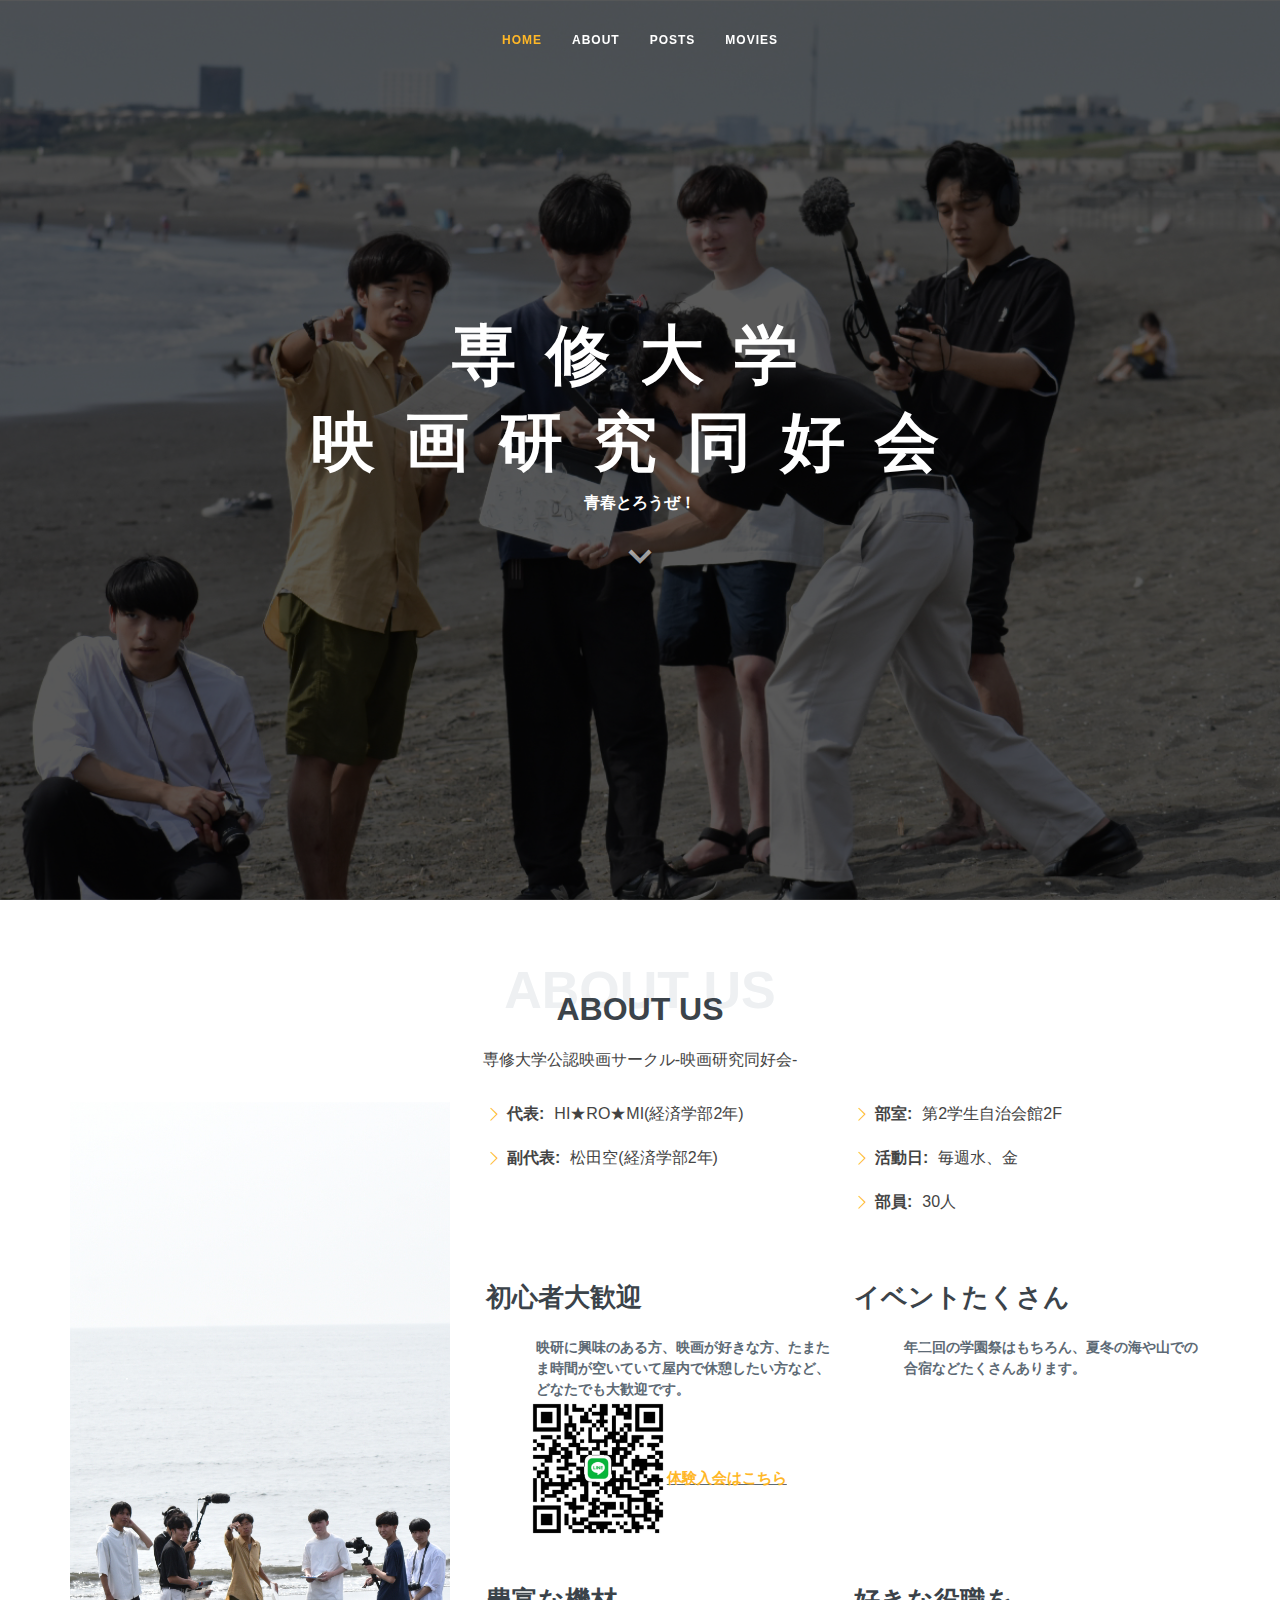
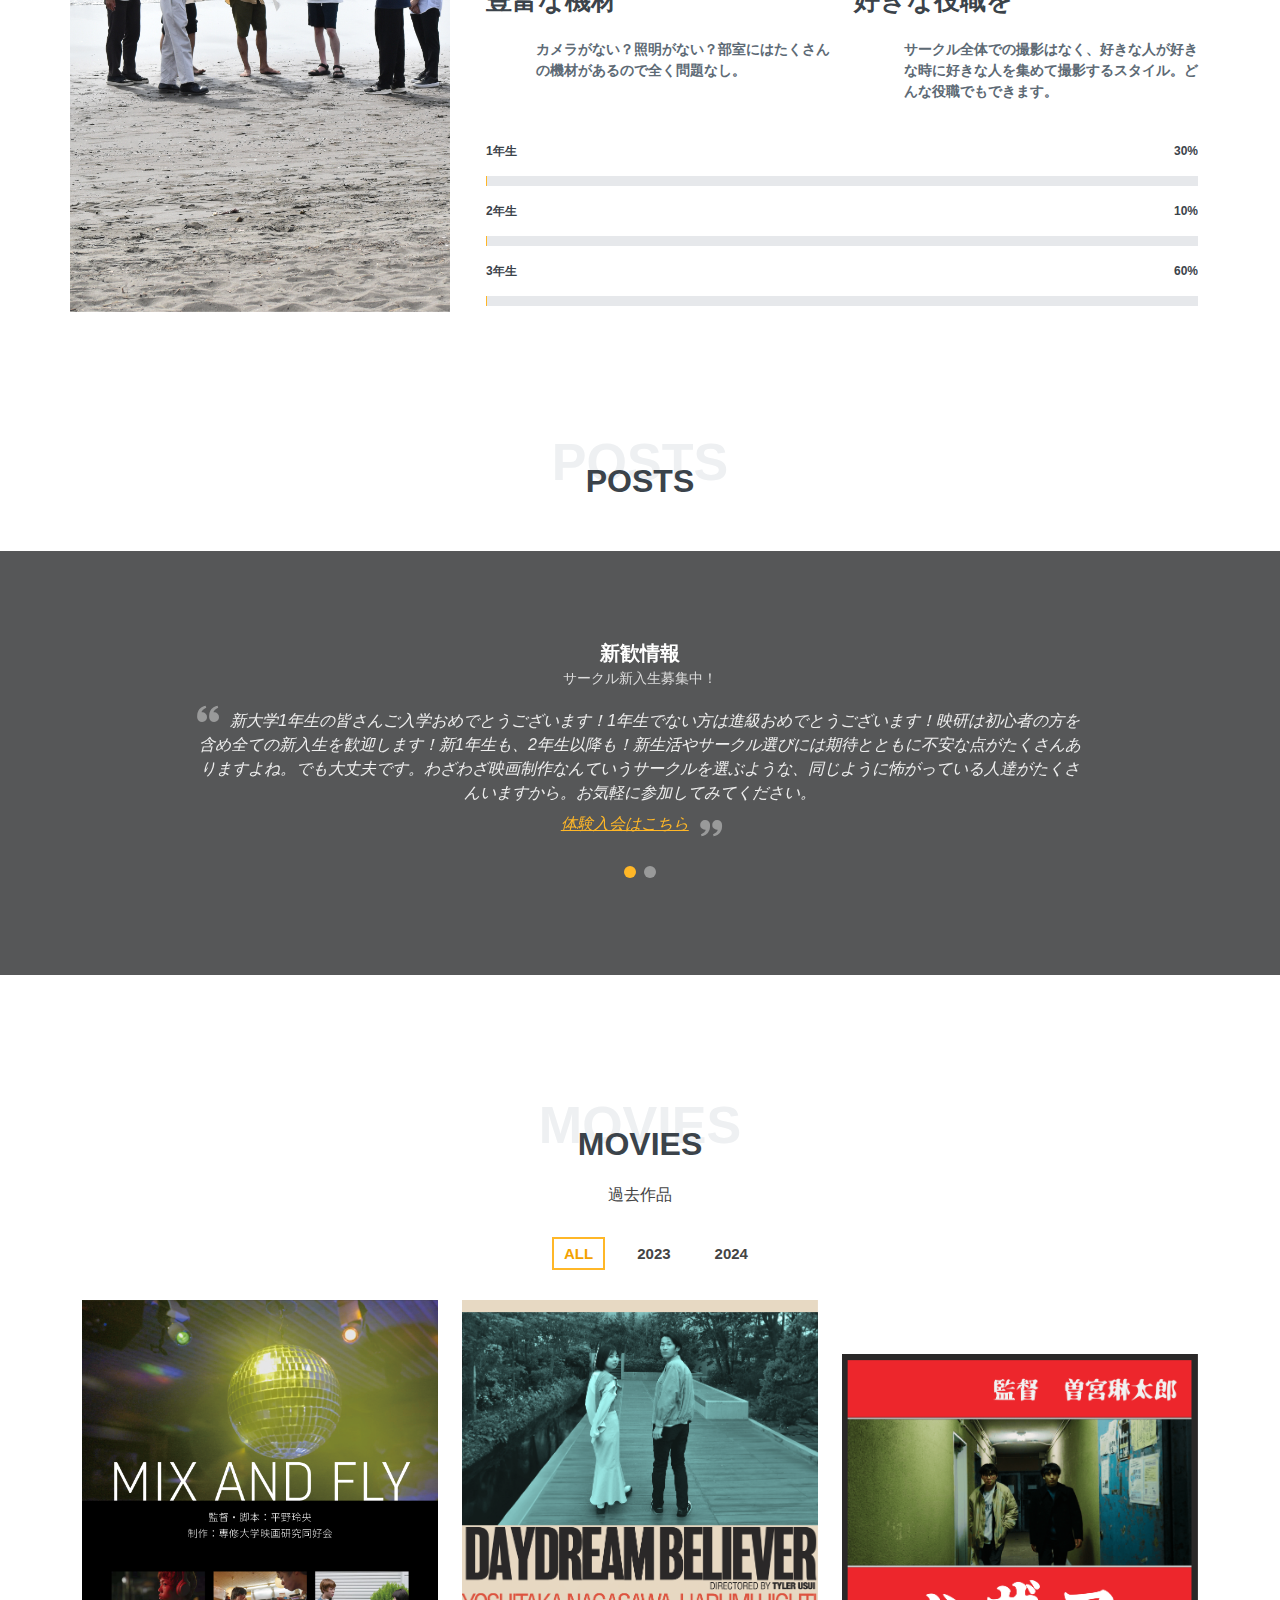
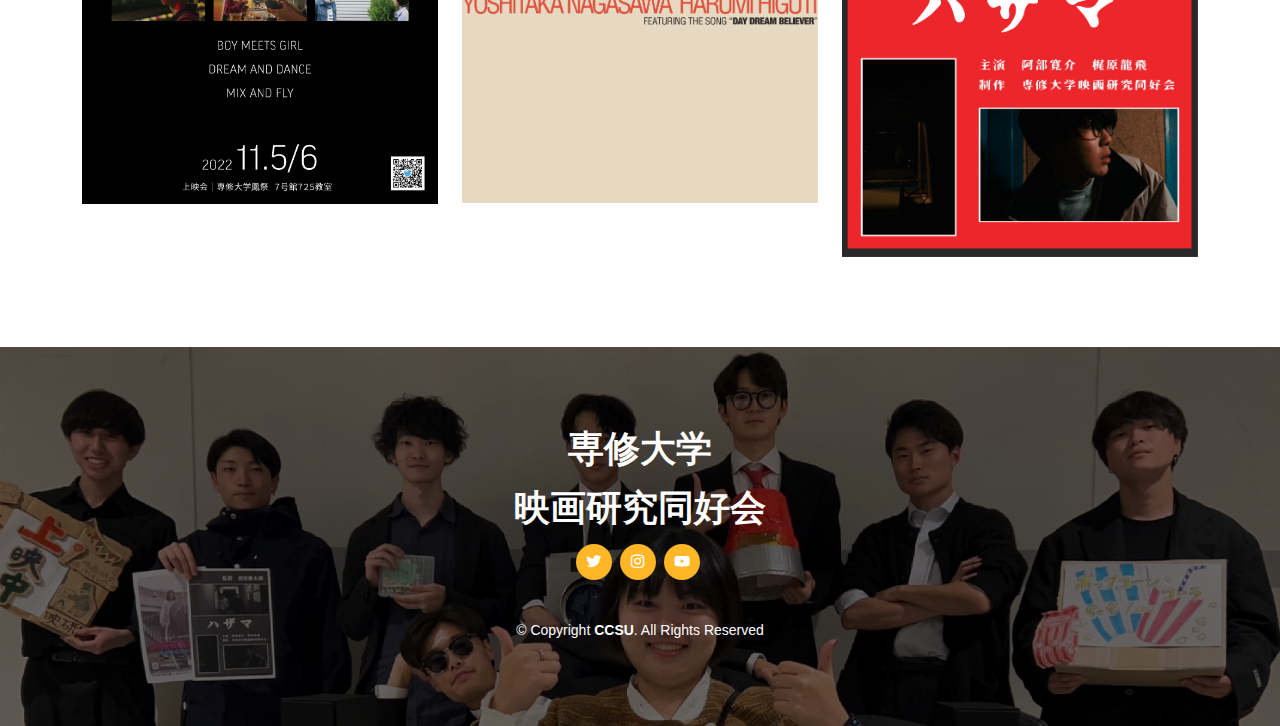
==== index.html @ 91ed4e86 "インデント" ====
<!DOCTYPE html>
<html lang="Ja">

<head>
  <meta charset="utf-8">
  <meta content="width=device-width, initial-scale=1.0" name="viewport">

  <title>専修大学公認映画サークル-映画研究同好会-</title>
  <meta content="" name="description">
  <meta content="" name="keywords">

  <!-- Favicons -->
  <link href="assets/img/favicon.png" rel="icon">
  <link href="assets/img/apple-touch-icon.png" rel="apple-touch-icon">

  <!-- Google Fonts -->
  <link href="https://fonts.googleapis.com/css?family=Open+Sans:300,300i,400,400i,600,600i,700,700i|Raleway:300,300i,400,400i,500,500i,600,600i,700,700i|Satisfy" rel="stylesheet">

  <!-- Vendor CSS Files -->
  <link href="assets/vendor/bootstrap/css/bootstrap.min.css" rel="stylesheet">
  <link href="assets/vendor/bootstrap-icons/bootstrap-icons.css" rel="stylesheet">
  <link href="assets/vendor/boxicons/css/boxicons.min.css" rel="stylesheet">
  <link href="assets/vendor/glightbox/css/glightbox.min.css" rel="stylesheet">
  <link href="assets/vendor/swiper/swiper-bundle.min.css" rel="stylesheet">

  <!-- Template Main CSS File -->
  <link href="assets/css/style.css" rel="stylesheet">

</head>

<body>

  <!-- ======= Header ======= -->
  <header id="header" class="fixed-top d-flex justify-content-center align-items-center header-transparent">

    <nav id="navbar" class="navbar">
      <ul>
        <li><a class="nav-link scrollto active" href="#hero">Home</a></li>
        <li><a class="nav-link scrollto" href="#about">About</a></li>
        <li><a class="nav-link scrollto" href="#post">POSTS</a></li>
        <li><a class="nav-link scrollto " href="#portfolio">MOVIES</a></li>
      </ul>
      <i class="bi bi-list mobile-nav-toggle"></i>
    </nav><!-- .navbar -->

  </header><!-- End Header -->

  <!-- ======= Hero Section ======= -->
  <section id="hero">
    <div class="hero-container">
      <h1 class="ti">専修大学</h1>
      <h1 class="ti">映画研究同好会</h1>
      <P class="dev">青春とろうぜ！</P>
      <a href="#about" class="btn-scroll scrollto" title="Scroll Down"><i class="bx bx-chevron-down"></i></a>
    </div>
  </section><!-- End Hero -->

  <main id="main">

    <!-- ======= About Me Section ======= -->
    <section id="about" class="about">
      <div class="container">

        <div class="section-title">
          <span>About US</span>
          <h2>About US</h2>
          <p>専修大学公認映画サークル-映画研究同好会-</p>
        </div>

        <div class="row">
          <div class="image col-lg-4 d-flex align-items-stretch justify-content-center justify-content-lg-start"></div>
          <div class="col-lg-8 d-flex flex-column align-items-stretch">
            <div class="content ps-lg-4 d-flex flex-column justify-content-center">
              <div class="row">
                <div class="col-lg-6">
                  <ul>
                    <li><i class="bi bi-chevron-right"></i> <strong>代表:</strong> <span>HI★RO★MI(経済学部2年)</span></li>
                    <li><i class="bi bi-chevron-right"></i> <strong>副代表:</strong> <span>松田空(経済学部2年)</span></li>
                    <!-- <li><i class="bi bi-chevron-right"></i> <strong></strong> <span></span></li>
                    <li><i class="bi bi-chevron-right"></i> <strong></strong> <span></span></li> -->
                  </ul>
                </div>
                <div class="col-lg-6">
                  <ul>
                    <li><i class="bi bi-chevron-right"></i> <strong>部室:</strong> <span>第2学生自治会館2F</span></li>
                    <li><i class="bi bi-chevron-right"></i> <strong>活動日:</strong> <span>毎週水、金</span></li>
                    <li><i class="bi bi-chevron-right"></i> <strong>部員:</strong> <span>30人</span></li>
                  </ul>
                </div>
              </div>
              <div class="row mt-n4">
                <div class="col-md-6 mt-5 d-md-flex align-items-md-stretch">
                  <div class="count-box">
                    <h3>初心者大歓迎</h3>
                    <p><strong>映研に興味のある方、映画が好きな方、たまたま時間が空いていて屋内で休憩したい方など、どなたでも大歓迎です。</strong></p>
                    <div class = "lineid">
                      <img src="assets/img/QR/IMG_8624.JPG" style="max-width: 40%; height: auto;">

                      <a id = "lineurl" href="https://line.me/ti/g/nNzq7FljZ3"><font color="#ffb727">体験入会はこちら</font></a>
                      </div>
                  </div>
                </div>

                <div class="col-md-6 mt-5 d-md-flex align-items-md-stretch">
                  <div class="count-box">
                    <h3>イベントたくさん</h3>
                    <p><strong>年二回の学園祭はもちろん、夏冬の海や山での合宿などたくさんあります。</strong></p>
                  </div>
                </div>

                <div class="col-md-6 mt-5 d-md-flex align-items-md-stretch">
                  <div class="count-box">
                    <h3>豊富な機材</h3>
                    <p><strong>カメラがない？照明がない？部室にはたくさんの機材があるので全く問題なし。</strong></p>
                  </div>
                </div>

                <div class="col-md-6 mt-5 d-md-flex align-items-md-stretch">
                  <div class="count-box">
                    <h3>好きな役職を</h3>
                    <p><strong>サークル全体での撮影はなく、好きな人が好きな時に好きな人を集めて撮影するスタイル。どんな役職でもできます。</strong></p>
                  </div>
                </div>
              </div>
            </div><!-- End .content-->

            <div class="skills-content ps-lg-4">
              <div class="progress">
                <span class="skill">1年生 <i class="val">30%</i></span>
                <div class="progress-bar-wrap">
                  <div class="progress-bar" role="progressbar" aria-valuenow="30" aria-valuemin="0" aria-valuemax="100"></div>
                </div>
              </div>

              <div class="progress">
                <span class="skill">2年生 <i class="val">10%</i></span>
                <div class="progress-bar-wrap">
                  <div class="progress-bar" role="progressbar" aria-valuenow="10" aria-valuemin="0" aria-valuemax="100"></div>
                </div>
              </div>

              <div class="progress">
                <span class="skill">3年生 <i class="val">60%</i></span>
                <div class="progress-bar-wrap">
                  <div class="progress-bar" role="progressbar" aria-valuenow="60" aria-valuemin="0" aria-valuemax="100"></div>
                </div>
              </div>
            </div>

          </div>
        </div>

      </div>
    </section><!-- End About Me Section -->

    <!-- ======= Testimonials Section ======= -->
    <section id="post" class="post">
    <div class="section-title">
      <span>POSTS</span>
      <h2>POSTS</h2>
    </div>
    <section id="testimonials" class="testimonials">
      <div class="container position-relative">

        <div class="testimonials-slider swiper" data-aos="fade-up" data-aos-delay="100">
          <div class="swiper-wrapper">

            <div class="swiper-slide">
              <div class="testimonial-item">
                <h3>新歓情報</h3>
                <h4>サークル新入生募集中！</h4>
                <p>
                  <i class="bx bxs-quote-alt-left quote-icon-left"></i>
                  新大学1年生の皆さんご入学おめでとうございます！1年生でない方は進級おめでとうございます！映研は初心者の方を含め全ての新入生を歓迎します！新1年生も、2年生以降も！新生活やサークル選びには期待とともに不安な点がたくさんありますよね。でも大丈夫です。わざわざ映画制作なんていうサークルを選ぶような、同じように怖がっている人達がたくさんいますから。お気軽に参加してみてください。<br>
                  <a id = "lineurl" href="https://line.me/ti/g/nNzq7FljZ3"><font color="#ffb727">体験入会はこちら</font></a>
                  <i class="bx bxs-quote-alt-right quote-icon-right"></i>
                </p>
              </div>
            </div><!-- End testimonial item -->


            <div class="swiper-slide">
              <div class="testimonial-item">
                <h3>上映情報</h3>
                <h4>映画祭「第4世界」で上映</h4>
                <p>
                  <i class="bx bxs-quote-alt-left quote-icon-left"></i>
                    時期：2024年6月の土日2日間での開催
                    <br>
                    場所：横浜シネマ・ジャック&ベティ
                    <br>
                  <a id = "lineurl" href="https://keihinvideoplanning.com/the4thfrontier/"><font color="#ffb727">詳しくはこちら</font></a>
                  <i class="bx bxs-quote-alt-right quote-icon-right"></i>
                </p>
              </div>
            </div><!-- End testimonial item -->

          </div>
          <div class="swiper-pagination"></div>
        </div>

      </div>
    </section>
  </section><!-- End Testimonials Section -->

    <!-- ======= My Portfolio Section ======= -->
    <section id="portfolio" class="portfolio">
      <div class="container">

        <div class="section-title">
          <span>MOVIES</span>
          <h2>MOVIES</h2>
          <p>過去作品</p>
        </div>

        <ul id="portfolio-flters" class="d-flex justify-content-center">
          <li data-filter="*" class="filter-active">All</li>
          <li data-filter=".filter-2023">2023</li>
          <li data-filter=".filter-2024">2024</li>
          <!-- <li data-filter=".filter-web">Web</li> -->
        </ul>

        <div class="row portfolio-container">

          <div class="col-lg-4 col-md-6 portfolio-item filter-2023">
            <div class="portfolio-img"><img src="assets/img/portfolio/MAF.PNG" class="img-fluid" alt=""></div>
            <div class="portfolio-info">
              <h4>MIX AND FLY</h4>
              <p>監督：平野レオ</p>
              <a href="assets/img/portfolio/MAF.PNG" data-gallery="portfolioGallery" class="portfolio-lightbox preview-link" ><i class="bx bx-plus"></i></a>
              <a href="MIXANDFLY.html" class="details-link" title="More Details"><i class="bx bx-link"></i></a>
            </div>
          </div>

          <div class="col-lg-4 col-md-6 portfolio-item filter-2023">
            <div class="portfolio-img"><img src="assets/img/portfolio/DDB.png" class="img-fluid" alt=""></div>
            <div class="portfolio-info">
              <h4>デイドリーム・ビリーバー</h4>
              <p>監督：臼井泰平</p>
              <a href="assets/img/portfolio/DDB.png" data-gallery="portfolioGallery" class="portfolio-lightbox preview-link" ><i class="bx bx-plus"></i></a>
              <a href="DDB-details.html" class="details-link" title="More Details"><i class="bx bx-link"></i></a>
            </div>
          </div>

          <div class="col-lg-4 col-md-6 portfolio-item filter-2023">
            <div class="portfolio-img"><img src="assets/img/portfolio/SSN.png" class="img-fluid" alt=""></div>
            <div class="portfolio-info">
              <h4>写真</h4>
              <p>監督：宮城光</p>
              <a href="assets/img/portfolio/SSN.png" data-gallery="portfolioGallery" class="portfolio-lightbox preview-link"><i class="bx bx-plus"></i></a>
              <a href="SYASHIN.html" class="details-link" title="More Details"><i class="bx bx-link"></i></a>
            </div>
          </div>

          <div class="col-lg-4 col-md-6 portfolio-item filter-2023">
            <div class="portfolio-img"><img src="assets/img/portfolio/HZM.png" class="img-fluid" alt=""></div>
            <div class="portfolio-info">
              <h4>ハザマ</h4>
              <p>監督：曽宮琳太郎</p>
              <a href="assets/img/portfolio/HZM.png" data-gallery="portfolioGallery" class="portfolio-lightbox preview-link" ><i class="bx bx-plus"></i></a>
              <a href="HAZAMA-details.html" class="details-link" title="More Details"><i class="bx bx-link"></i></a>
            </div>
          </div>

          <div class="col-lg-4 col-md-6 portfolio-item filter-2024">
            <div class="portfolio-img"><img src="assets/img/portfolio/TMD.png" class="img-fluid" alt=""></div>
            <div class="portfolio-info">
              <h4>トモダチセレクト</h4>
              <p>監督：小柳大翔</p>
              <a href="assets/img/portfolio/TMD.png" data-gallery="portfolioGallery" class="portfolio-lightbox preview-link"><i class="bx bx-plus"></i></a>
              <a href="#" class="details-link" title="More Details"><i class="bx bx-link"></i></a>
            </div>
          </div>

        </div>

      </div>
    </section><!-- End My Portfolio Section -->

  </main><!-- End #main -->

  <!-- ======= Footer ======= -->
  <footer id="footer">
    <div class="container">
      <h3>専修大学</h3>
      <h3>映画研究同好会</h3>
      <div class="social-links">
        <a href="https://twitter.com/Send_your_movie" class="twitter"><i class="bx bxl-twitter"></i></a>
        <a href="https://www.instagram.com/send_your_movie/" class="instagram"><i class="bx bxl-instagram"></i></a>
        <a href="https://www.youtube.com/channel/UCHrrZQCelWwo-gbtTodJaBw" class="youtube"><i class="bx bxl-youtube"></i></a>
      </div>
      <div class="copyright">
        &copy; Copyright <strong><span>CCSU</span></strong>. All Rights Reserved
      </div>
    </div>
  </footer><!-- End Footer -->

  <a href="#" class="back-to-top d-flex align-items-center justify-content-center"><i class="bi bi-arrow-up-short"></i></a>

  <!-- Vendor JS Files -->
  <script src="assets/vendor/purecounter/purecounter_vanilla.js"></script>
  <script src="assets/vendor/bootstrap/js/bootstrap.bundle.min.js"></script>
  <script src="assets/vendor/glightbox/js/glightbox.min.js"></script>
  <script src="assets/vendor/isotope-layout/isotope.pkgd.min.js"></script>
  <script src="assets/vendor/swiper/swiper-bundle.min.js"></script>
  <script src="assets/vendor/waypoints/noframework.waypoints.js"></script>
  <script src="assets/vendor/php-email-form/validate.js"></script>

  <!-- Template Main JS File -->
  <script src="assets/js/main.js"></script>

</body>

</html>
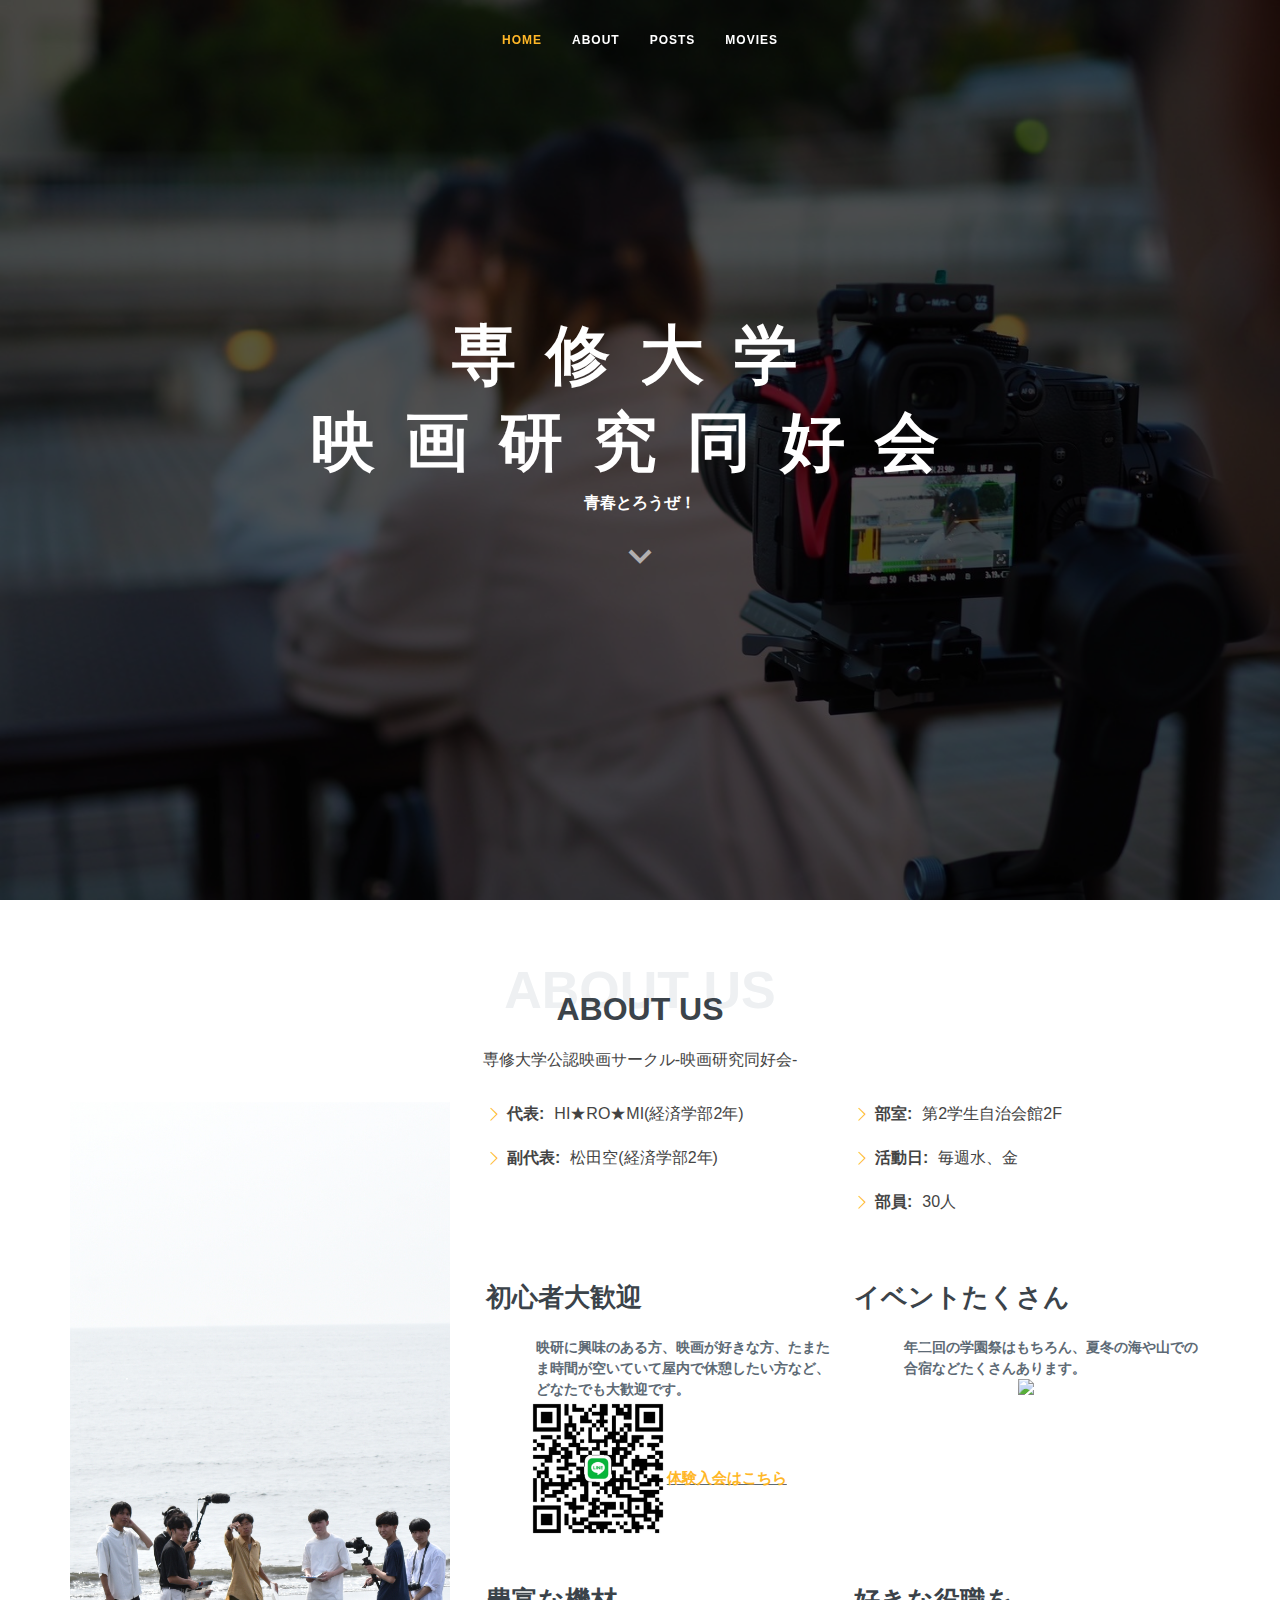
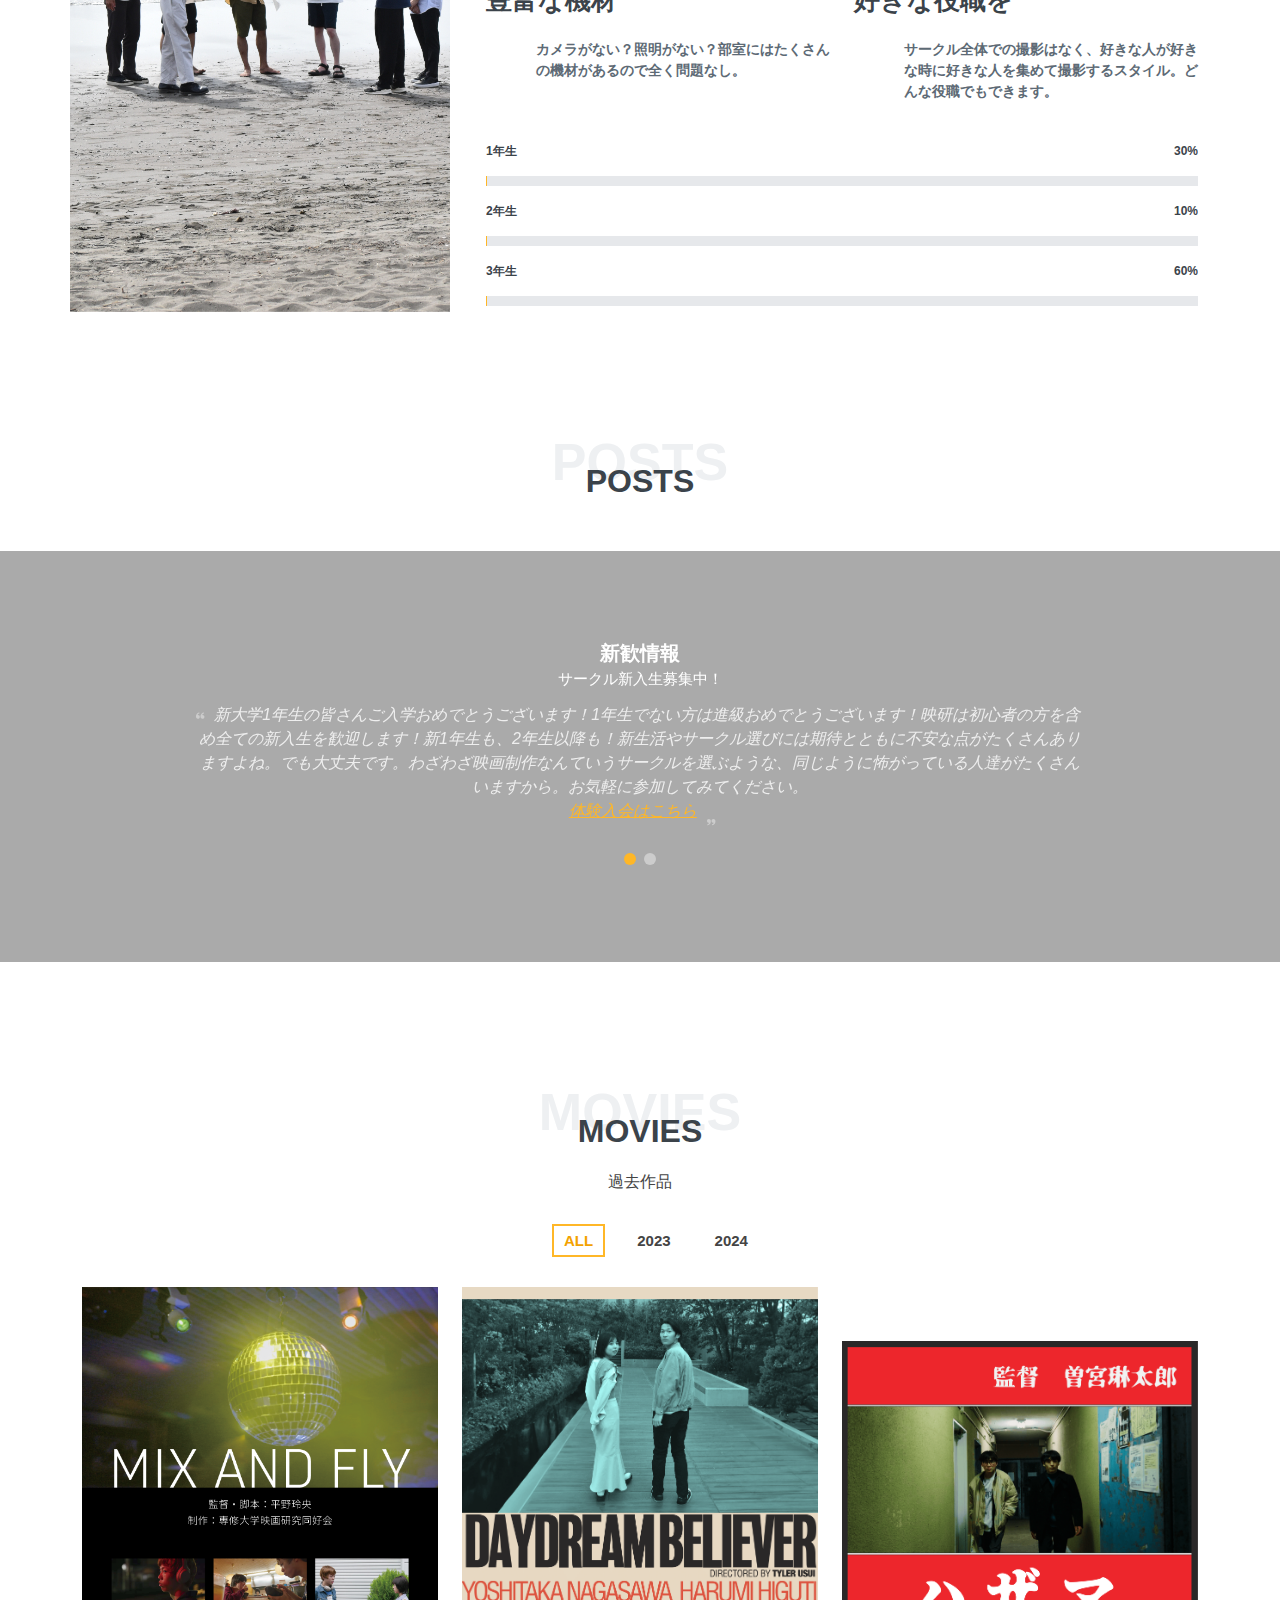
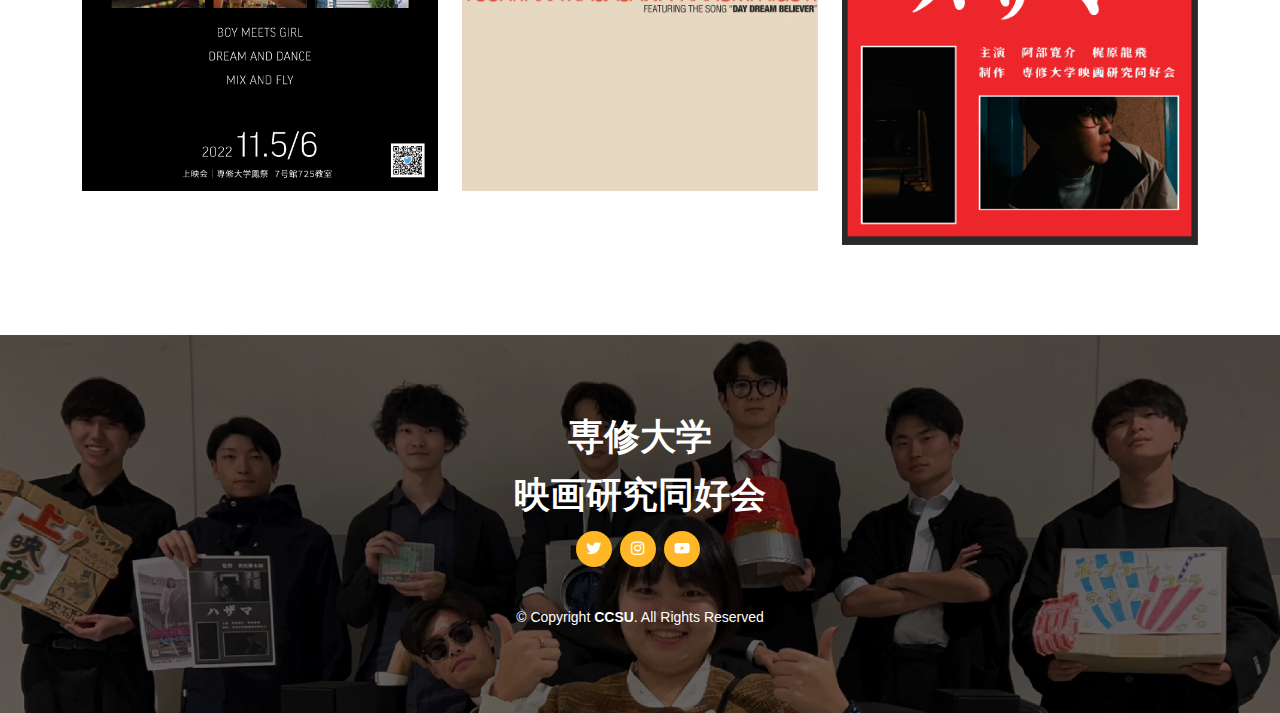
==== commit 9095044b: "写真追加" ====
--- a/index.html
+++ b/index.html
@@ -105,6 +105,9 @@
                   <div class="count-box">
                     <h3>イベントたくさん</h3>
                     <p><strong>年二回の学園祭はもちろん、夏冬の海や山での合宿などたくさんあります。</strong></p>
+                    <div class = "lineid">
+                      <img src="assets/img/QR/1.jpg" style="max-width: 100%; height: auto;">
+                      </div>
                   </div>
                 </div>
 
--- a/assets/css/style.css
+++ b/assets/css/style.css
@@ -777,7 +777,7 @@
 --------------------------------------------------------------*/
 .testimonials {
   padding: 80px 0;
-  background-color: #ffffff;
+  background-color: #aaaaaa;
   background-position: center center;
   background-size: cover;
   position: relative;
@@ -790,7 +790,7 @@
   right: 0;
   top: 0;
   bottom: 0;
-  background: rgba(14, 16, 17, 0.7);
+  /* background: rgba(14, 16, 17, 0.7); */
 }
 
 .testimonials .section-header {
@@ -822,15 +822,15 @@
 }
 
 .testimonials .testimonial-item h4 {
-  font-size: 14px;
-  color: #ddd;
+  font-size: 15px;
+  color: #ffffff;
   margin: 0 0 15px 0;
 }
 
 .testimonials .testimonial-item .quote-icon-left,
 .testimonials .testimonial-item .quote-icon-right {
   color: rgba(255, 255, 255, 0.4);
-  font-size: 26px;
+  font-size: 10px;
 }
 
 .testimonials .testimonial-item .quote-icon-left {
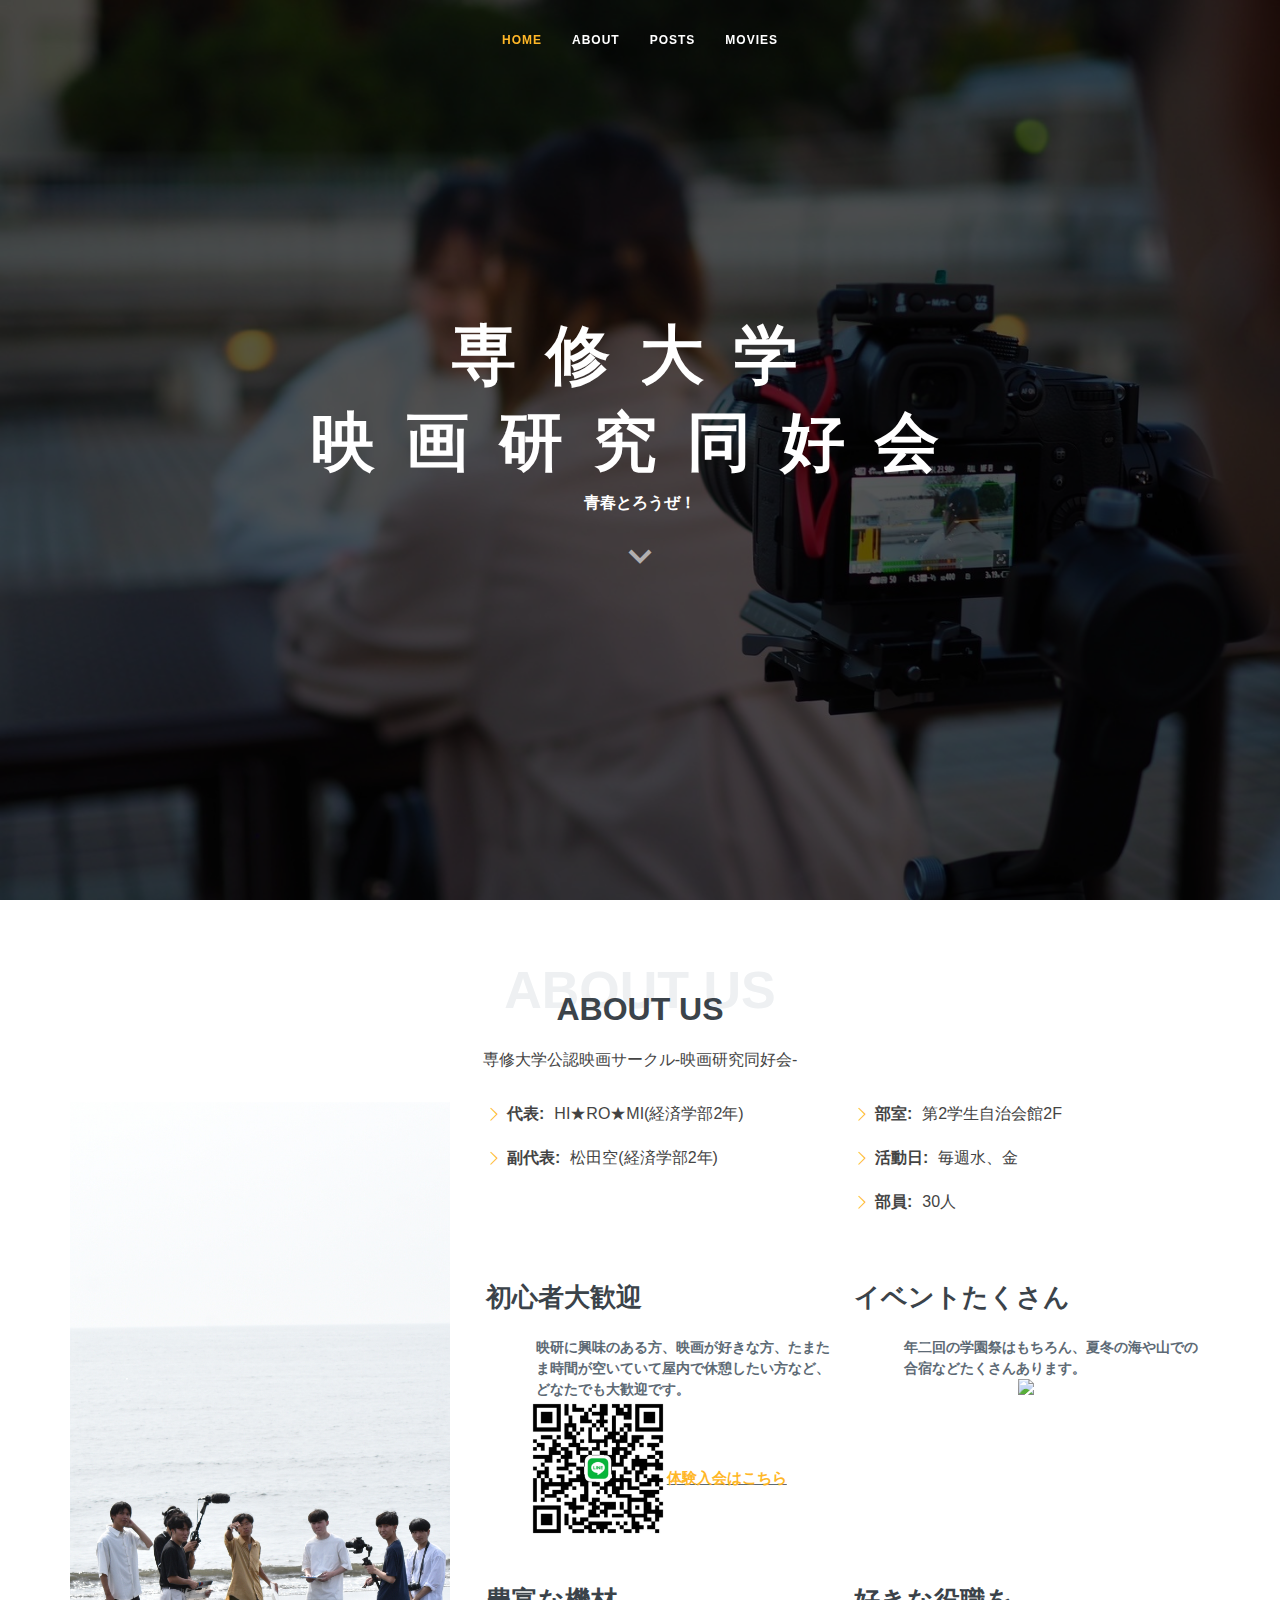
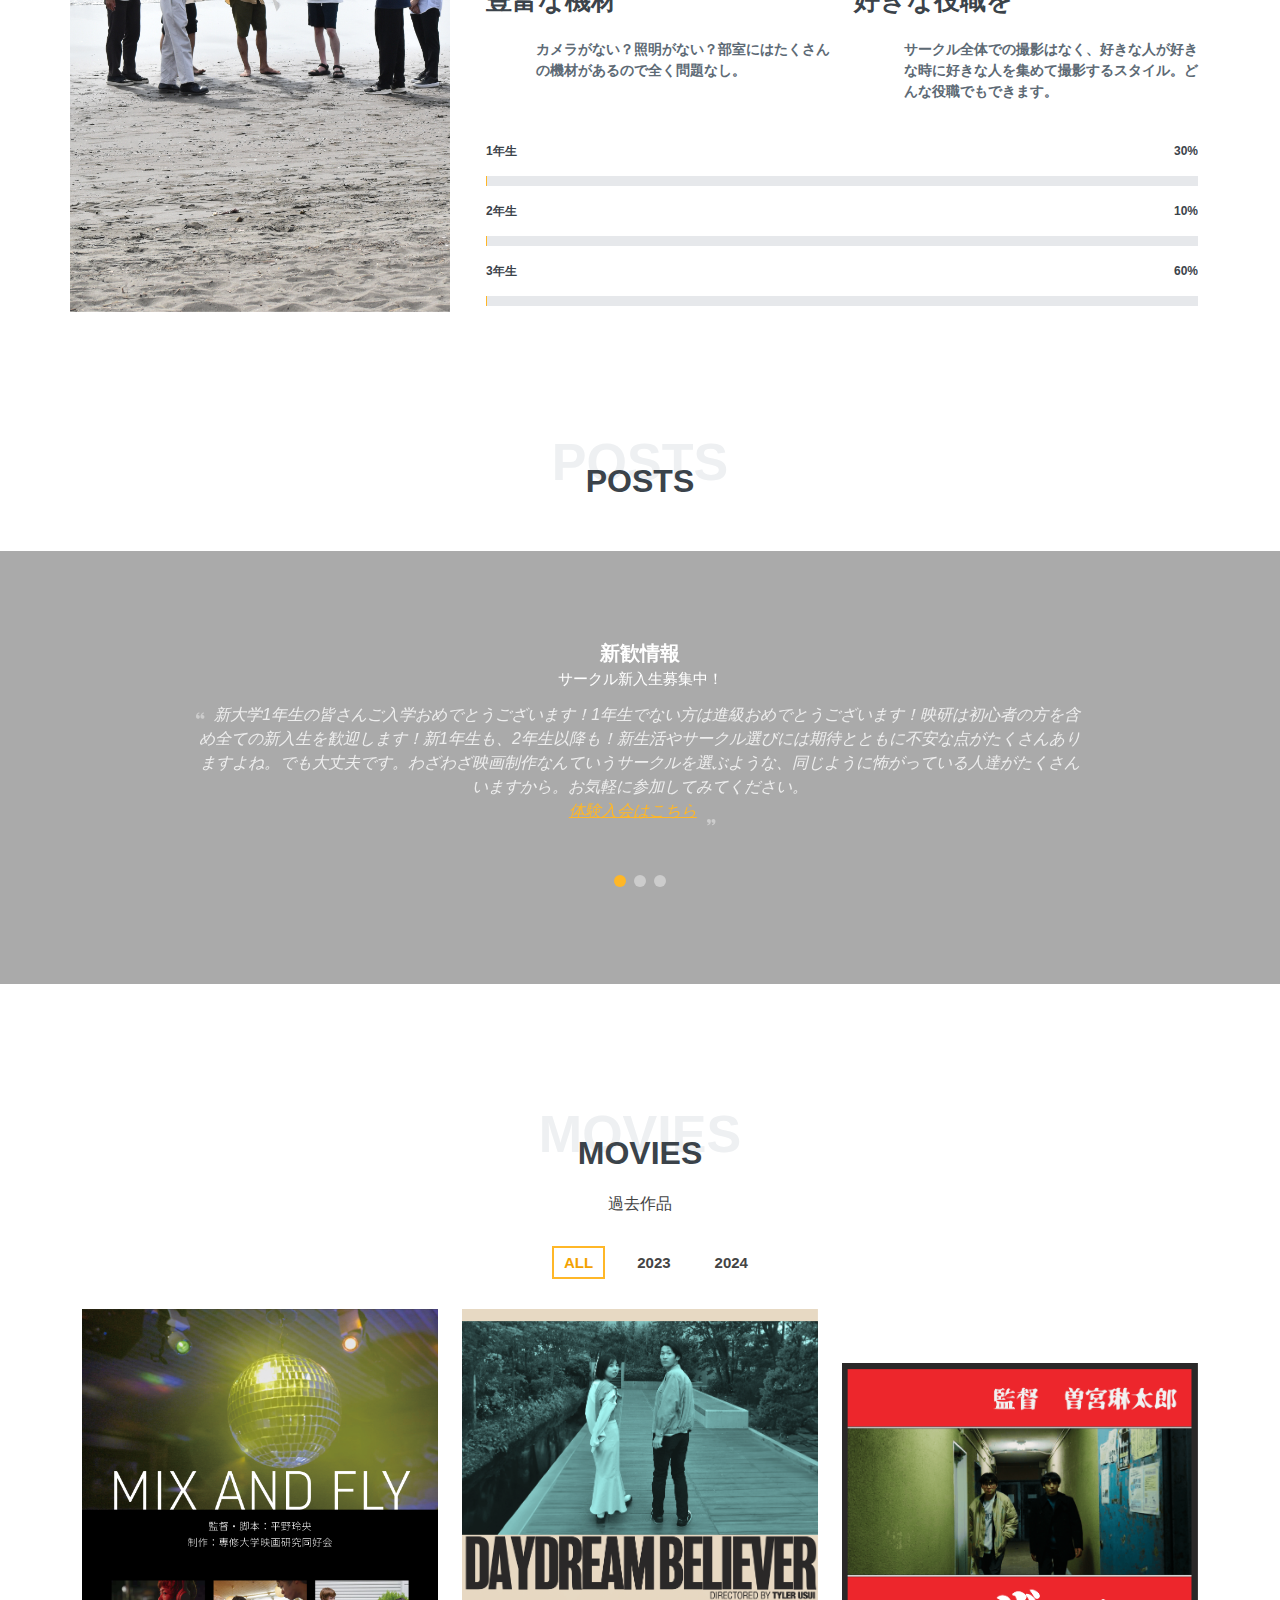
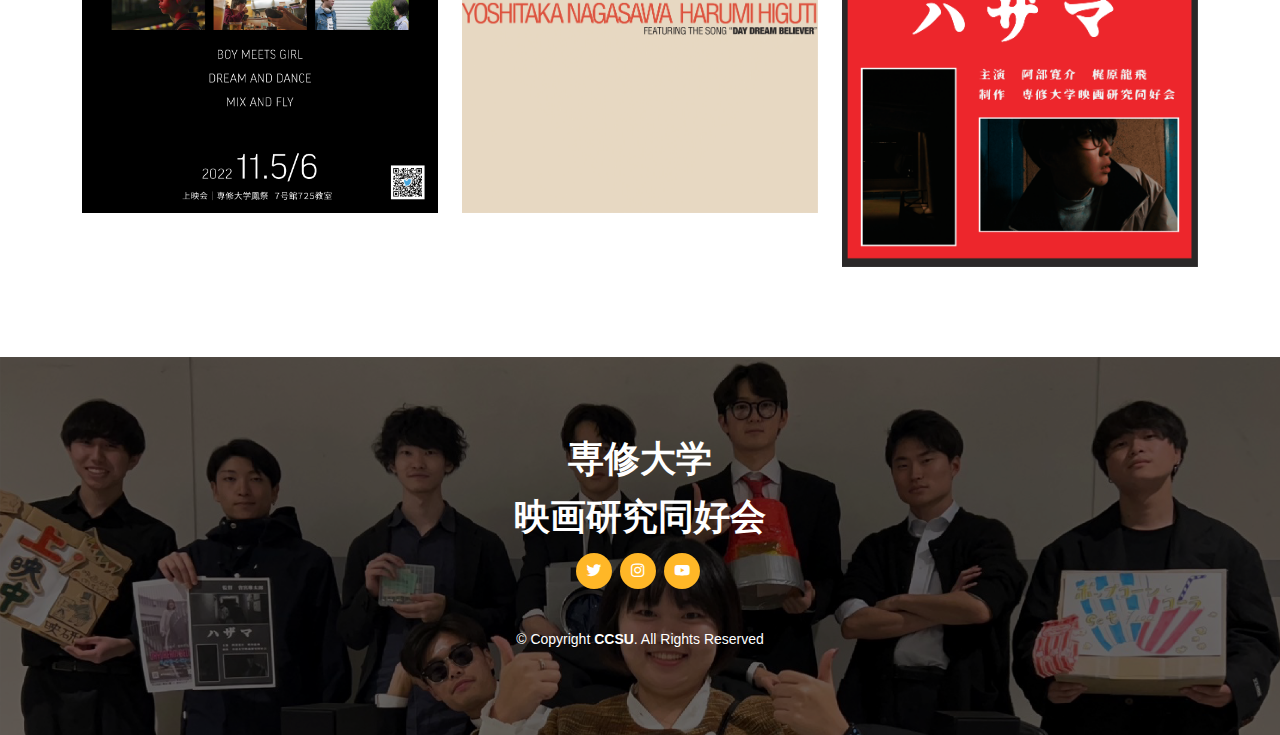
==== commit 1fd1268b: "モーダルウィンドウ/新歓PV" ====
--- a/index.html
+++ b/index.html
@@ -26,9 +26,13 @@
   <!-- Template Main CSS File -->
   <link href="assets/css/style.css" rel="stylesheet">
 
+  <link rel="stylesheet" type="text/css" href="https://cdnjs.cloudflare.com/ajax/libs/Modaal/0.4.4/css/modaal.min.css">
+
 </head>
 
 <body>
+  <!-- 新歓PV -->
+  <a href="https://www.youtube.com/embed/MVJVUOzKPlA?si=eTHtGGovzE3mG1dx" class="video-open"></a>
 
   <!-- ======= Header ======= -->
   <header id="header" class="fixed-top d-flex justify-content-center align-items-center header-transparent">
@@ -180,6 +184,15 @@
                 </p>
               </div>
             </div><!-- End testimonial item -->
+
+            <div class="swiper-slide">
+              <div class="testimonial-item">
+                <h3>新歓情報</h3>
+                <h4>新歓PV完成！！</h4>
+                <iframe width="auto" height="auto" src="https://www.youtube.com/embed/MVJVUOzKPlA?si=eTHtGGovzE3mG1dx" title="YouTube video player" frameborder="0" allow="accelerometer; autoplay; clipboard-write; encrypted-media; gyroscope; picture-in-picture; web-share" referrerpolicy="strict-origin-when-cross-origin" allowfullscreen></iframe>
+              </div>
+            </div><!-- End testimonial item -->
+
 
 
             <div class="swiper-slide">
@@ -312,6 +325,11 @@
   <!-- Template Main JS File -->
   <script src="assets/js/main.js"></script>
 
+  <script src="https://code.jquery.com/jquery-3.4.1.min.js" integrity="sha256-CSXorXvZcTkaix6Yvo6HppcZGetbYMGWSFlBw8HfCJo=" crossorigin="anonymous"></script>
+  <script src="https://cdnjs.cloudflare.com/ajax/libs/Modaal/0.4.4/js/modaal.min.js"></script>
+  <script src="https://cdnjs.cloudflare.com/ajax/libs/jquery-cookie/1.4.1/jquery.cookie.js"></script>
+  <script src="assets/js/Modaal.js"></script>
+
 </body>
 
 </html>--- a/assets/css/style.css
+++ b/assets/css/style.css
@@ -1380,4 +1380,20 @@
 
 #lineurl{
   text-decoration: underline;
+}
+
+.modaal-video .modaal-inner-wrapper{
+	padding:0;
+}
+
+.modaal-close:after, 
+.modaal-close:before{
+	background:#000000;	
+}
+
+.modaal-close:focus:after,
+.modaal-close:focus:before,
+.modaal-close:hover:after,
+.modaal-close:hover:before{
+	background:#000000;
 }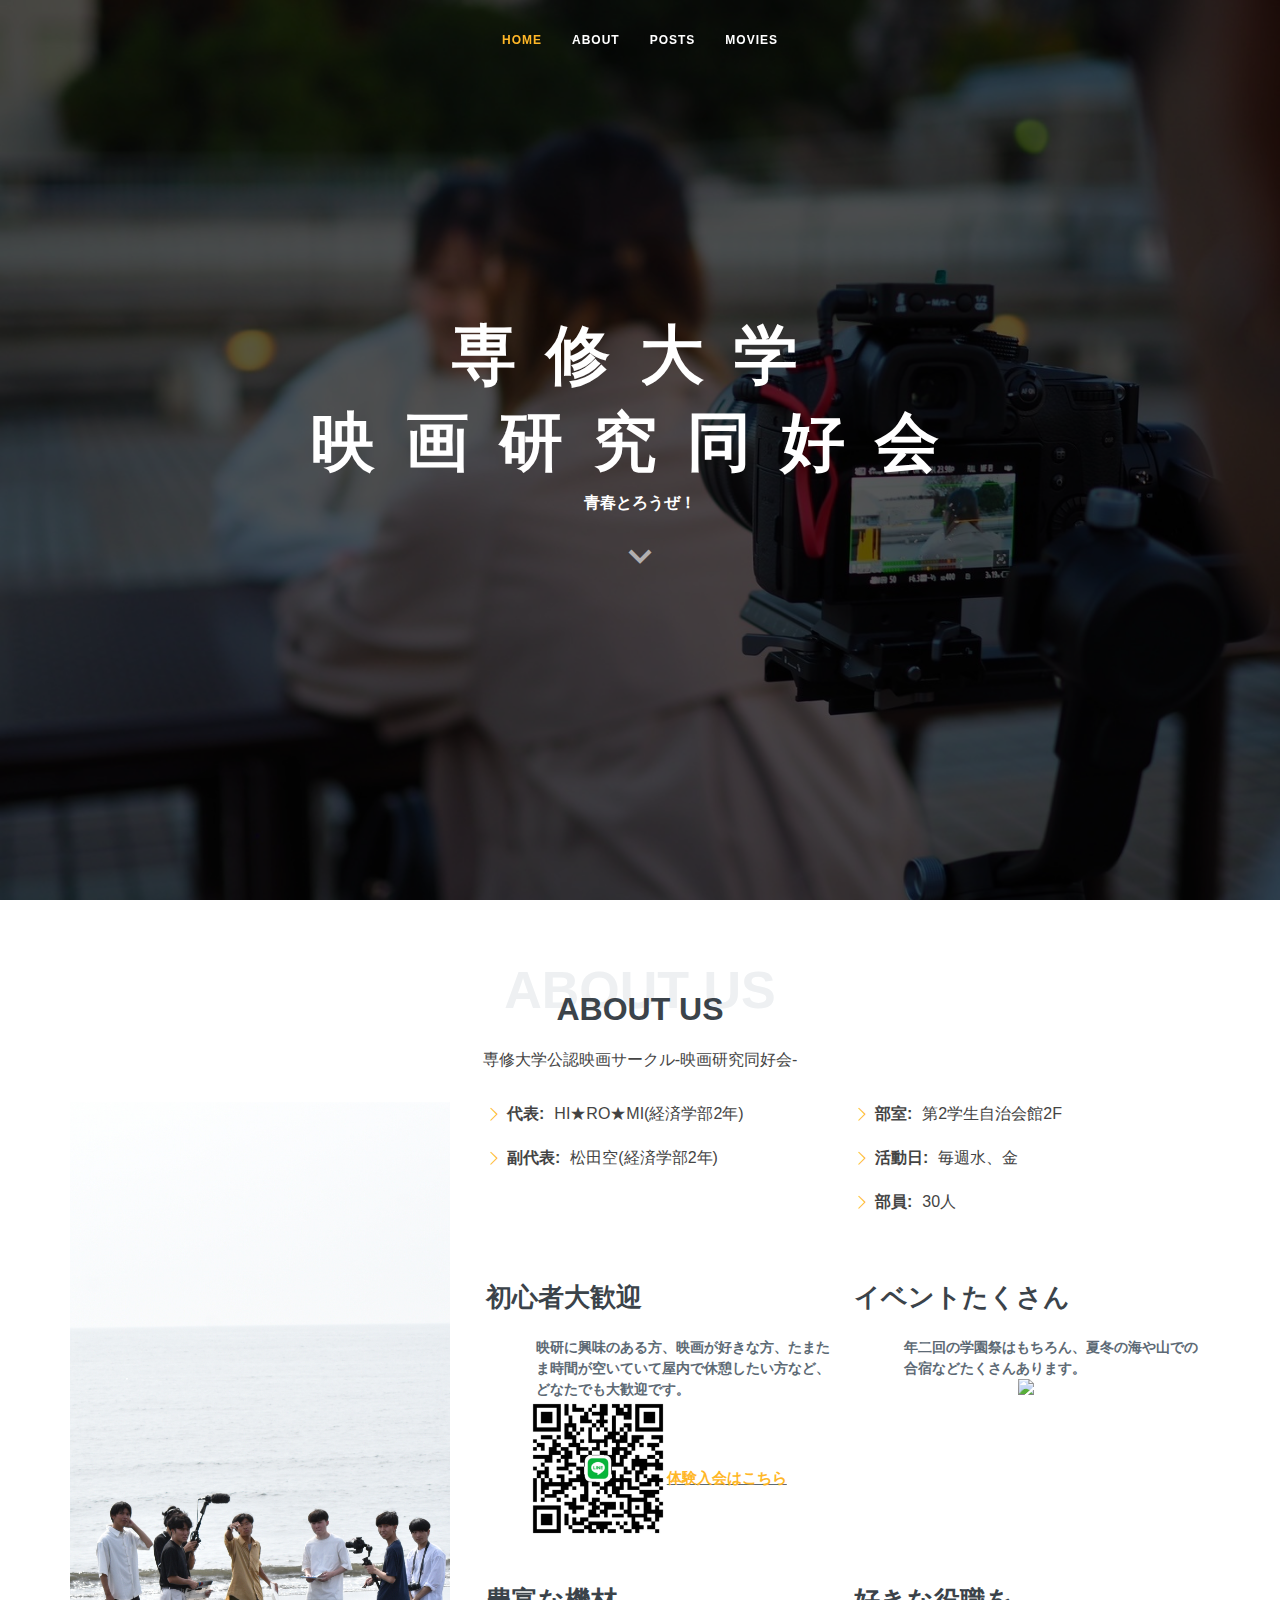
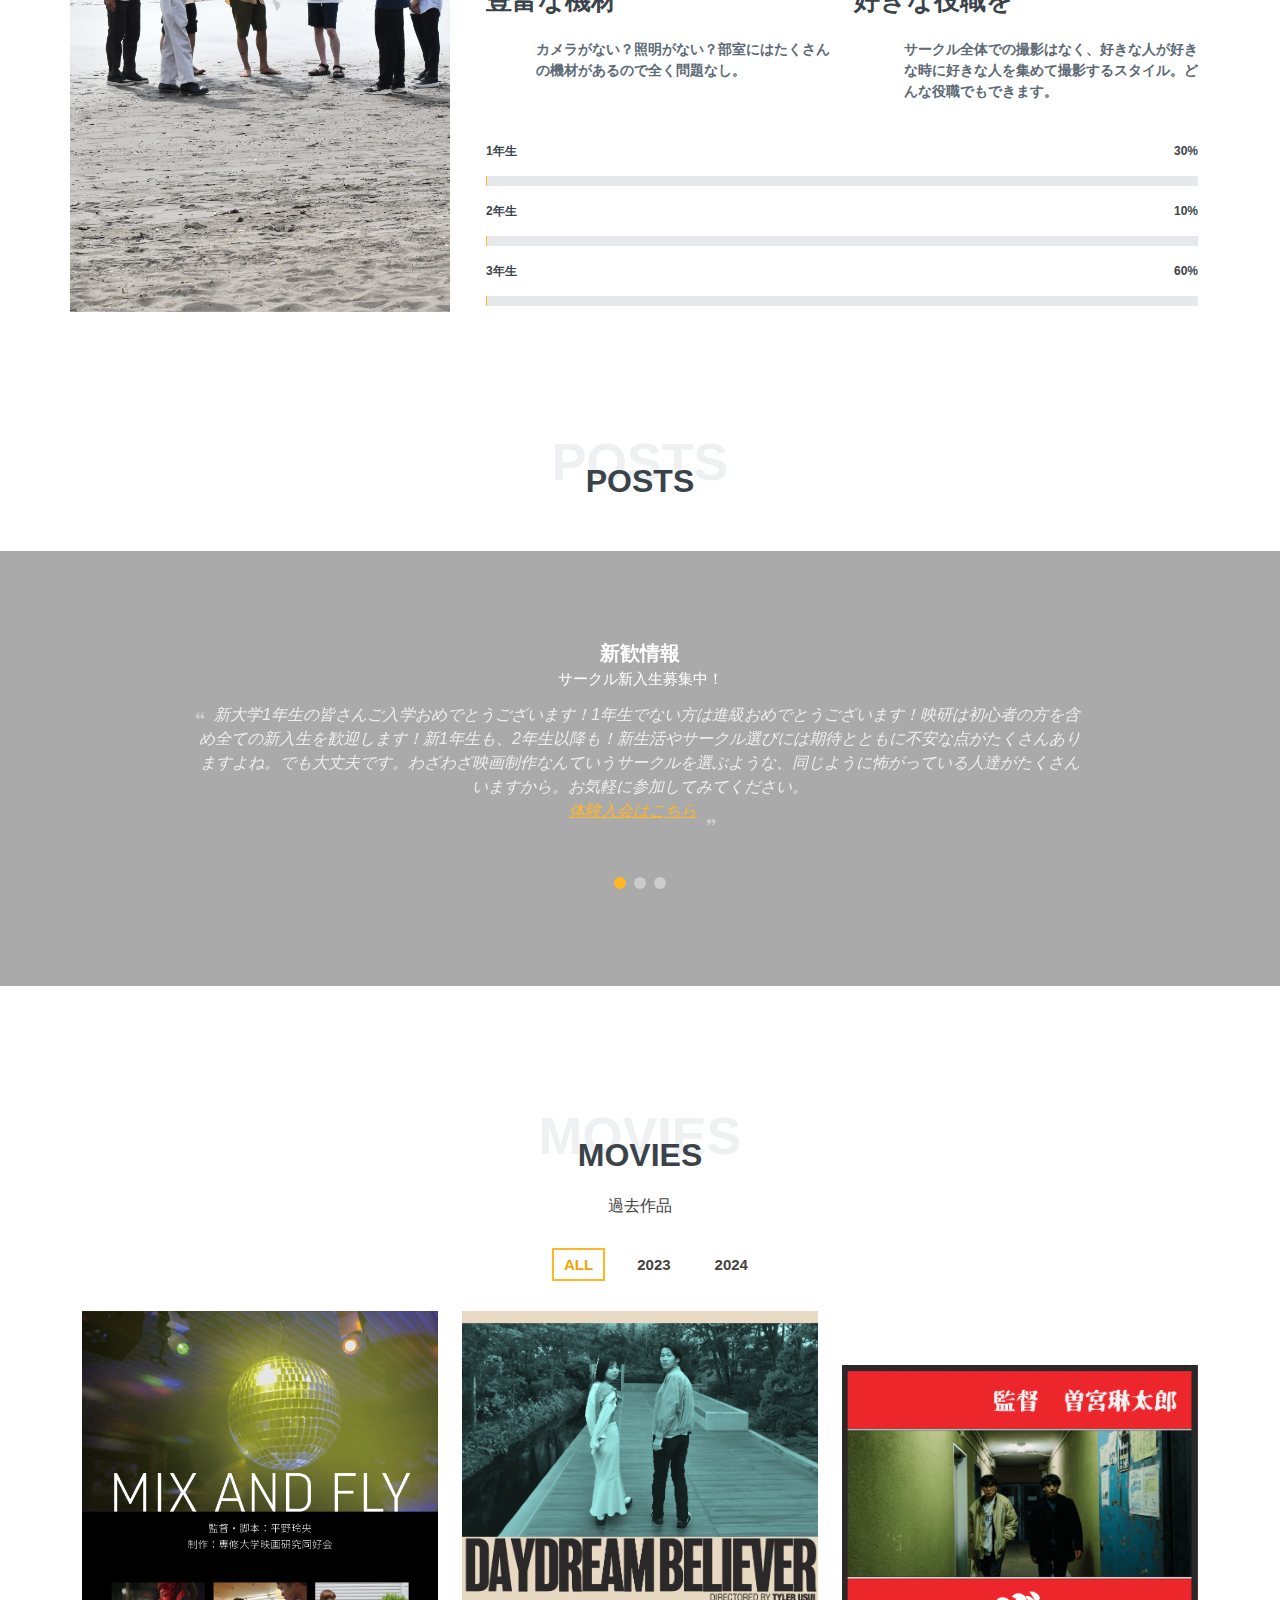
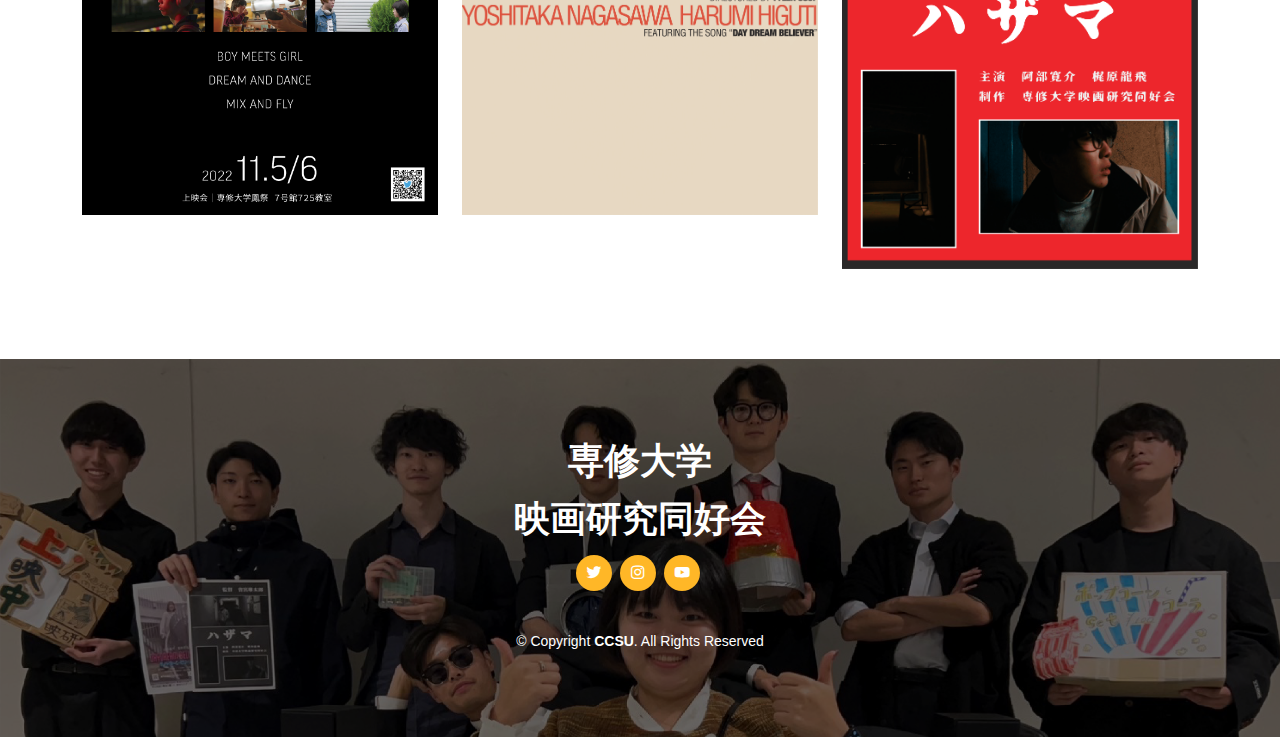
==== commit e576a2be: "第4世界日付" ====
--- a/index.html
+++ b/index.html
@@ -2,6 +2,15 @@
 <html lang="Ja">
 
 <head>
+
+  <!-- Google Tag Manager -->
+  <script>(function(w,d,s,l,i){w[l]=w[l]||[];w[l].push({'gtm.start':
+  new Date().getTime(),event:'gtm.js'});var f=d.getElementsByTagName(s)[0],
+  j=d.createElement(s),dl=l!='dataLayer'?'&l='+l:'';j.async=true;j.src=
+  'https://www.googletagmanager.com/gtm.js?id='+i+dl;f.parentNode.insertBefore(j,f);
+  })(window,document,'script','dataLayer','GTM-TJK87594');</script>
+  <!-- End Google Tag Manager -->
+
   <meta charset="utf-8">
   <meta content="width=device-width, initial-scale=1.0" name="viewport">
 
@@ -31,6 +40,11 @@
 </head>
 
 <body>
+  <!-- Google Tag Manager (noscript) -->
+  <noscript><iframe src="https://www.googletagmanager.com/ns.html?id=GTM-TJK87594"
+  height="0" width="0" style="display:none;visibility:hidden"></iframe></noscript>
+  <!-- End Google Tag Manager (noscript) -->
+
   <!-- 新歓PV -->
   <a href="https://www.youtube.com/embed/MVJVUOzKPlA?si=eTHtGGovzE3mG1dx" class="video-open"></a>
 
@@ -201,7 +215,13 @@
                 <h4>映画祭「第4世界」で上映</h4>
                 <p>
                   <i class="bx bxs-quote-alt-left quote-icon-left"></i>
-                    時期：2024年6月の土日2日間での開催
+                    6月7日(金) 20:10〜21:50
+                    <br>
+                    ↑この日に上映されます！
+                    <br>
+                    6月8日(土) 14:05〜20:00
+                    <br>
+                    6月9日(日) 14:05〜20:00
                     <br>
                     場所：横浜シネマ・ジャック&ベティ
                     <br>
@@ -323,12 +343,12 @@
   <script src="assets/vendor/php-email-form/validate.js"></script>
 
   <!-- Template Main JS File -->
-  <script src="assets/js/main.js"></script>
 
   <script src="https://code.jquery.com/jquery-3.4.1.min.js" integrity="sha256-CSXorXvZcTkaix6Yvo6HppcZGetbYMGWSFlBw8HfCJo=" crossorigin="anonymous"></script>
   <script src="https://cdnjs.cloudflare.com/ajax/libs/Modaal/0.4.4/js/modaal.min.js"></script>
   <script src="https://cdnjs.cloudflare.com/ajax/libs/jquery-cookie/1.4.1/jquery.cookie.js"></script>
-  <script src="assets/js/Modaal.js"></script>
+
+  <script src="assets/js/main.js"></script>
 
 </body>
 
